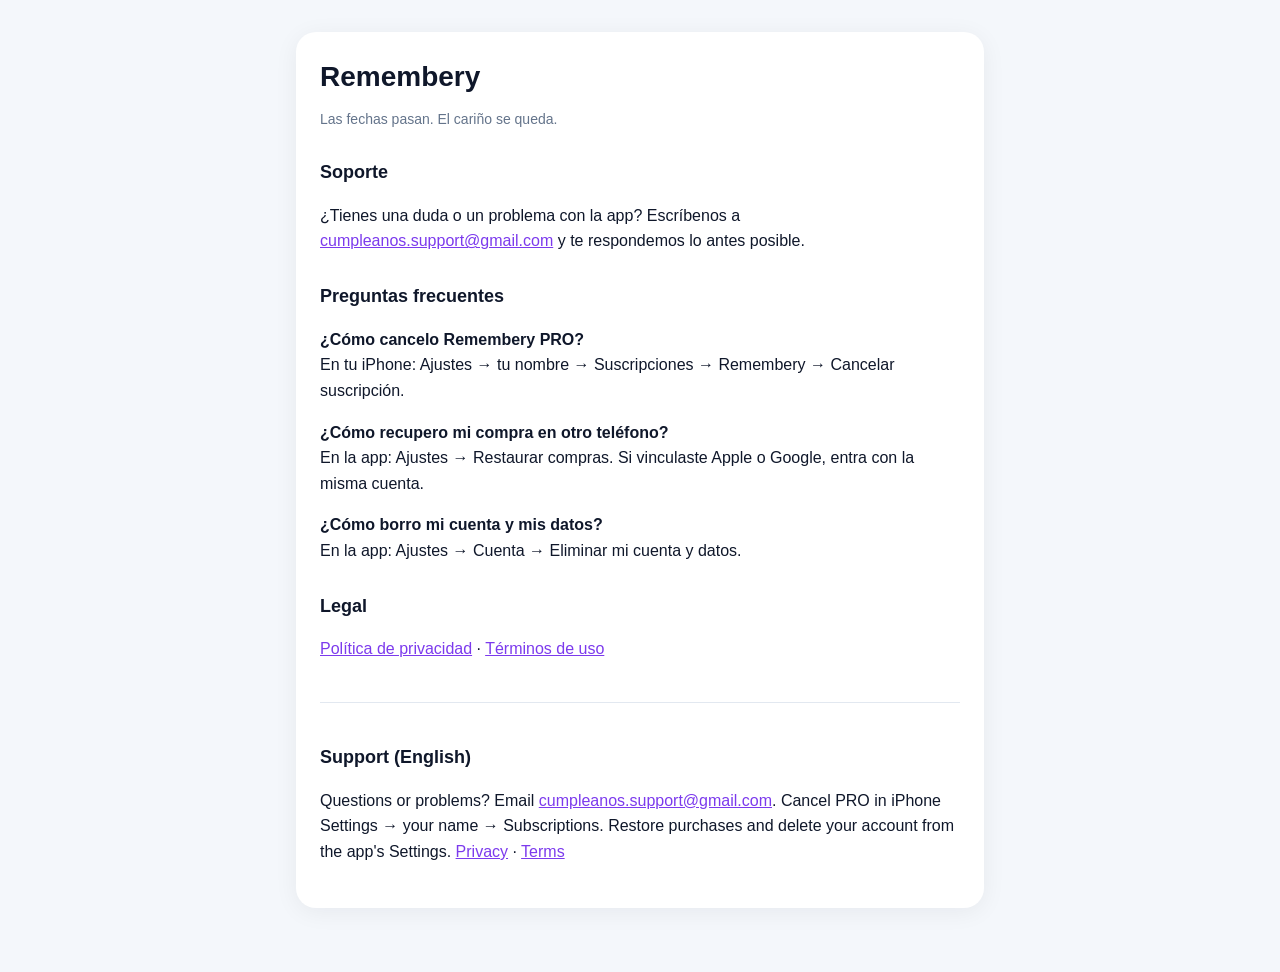
==== index.html @ 754dcfab "Remembery: soporte, política de privacidad y términos de uso Co-Authored-By: Claude Opus 5.5 <norepl" ====
<!doctype html>
<html lang="es">
<head>
<meta charset="utf-8">
<meta name="viewport" content="width=device-width, initial-scale=1">
<title>Remembery · Soporte</title>
<link rel="stylesheet" href="style.css">
</head>
<body>
<main>
<div class="card">
<h1>Remembery</h1>
<p class="muted">Las fechas pasan. El cariño se queda.</p>

<h2>Soporte</h2>
<p>¿Tienes una duda o un problema con la app? Escríbenos a <a href="mailto:cumpleanos.support@gmail.com">cumpleanos.support@gmail.com</a> y te respondemos lo antes posible.</p>

<h2>Preguntas frecuentes</h2>
<p><strong>¿Cómo cancelo Remembery PRO?</strong><br>En tu iPhone: Ajustes → tu nombre → Suscripciones → Remembery → Cancelar suscripción.</p>
<p><strong>¿Cómo recupero mi compra en otro teléfono?</strong><br>En la app: Ajustes → Restaurar compras. Si vinculaste Apple o Google, entra con la misma cuenta.</p>
<p><strong>¿Cómo borro mi cuenta y mis datos?</strong><br>En la app: Ajustes → Cuenta → Eliminar mi cuenta y datos.</p>

<h2>Legal</h2>
<p><a href="privacidad.html">Política de privacidad</a> · <a href="terminos.html">Términos de uso</a></p>

<hr>
<h2>Support (English)</h2>
<p>Questions or problems? Email <a href="mailto:cumpleanos.support@gmail.com">cumpleanos.support@gmail.com</a>. Cancel PRO in iPhone Settings → your name → Subscriptions. Restore purchases and delete your account from the app's Settings. <a href="privacidad.html#en">Privacy</a> · <a href="terminos.html#en">Terms</a></p>
</div>
</main>
</body>
</html>
---- style.css ----
:root{--bg:#F4F7FB;--card:#fff;--ink:#0F172A;--muted:#64748B;--brand:#7C3AED;--line:#E2E8F0}
@media (prefers-color-scheme:dark){:root{--bg:#0B1020;--card:#121A2E;--ink:#E2E8F0;--muted:#94A3B8;--brand:#A78BFA;--line:#1E293B}}
*{box-sizing:border-box}body{margin:0;background:var(--bg);color:var(--ink);font:16px/1.6 -apple-system,BlinkMacSystemFont,"Segoe UI",Roboto,sans-serif}
main{max-width:720px;margin:0 auto;padding:32px 16px 64px}
.card{background:var(--card);border-radius:20px;padding:28px 24px;box-shadow:0 4px 24px rgba(15,23,42,.06)}
h1{font-size:28px;line-height:1.2;margin:0 0 4px}h2{font-size:18px;margin:28px 0 8px}
p,li{color:var(--ink)}.muted{color:var(--muted);font-size:14px}a{color:var(--brand)}
ul{padding-left:20px}nav{margin-bottom:16px;font-size:14px}nav a{margin-right:12px}
hr{border:0;border-top:1px solid var(--line);margin:40px 0}
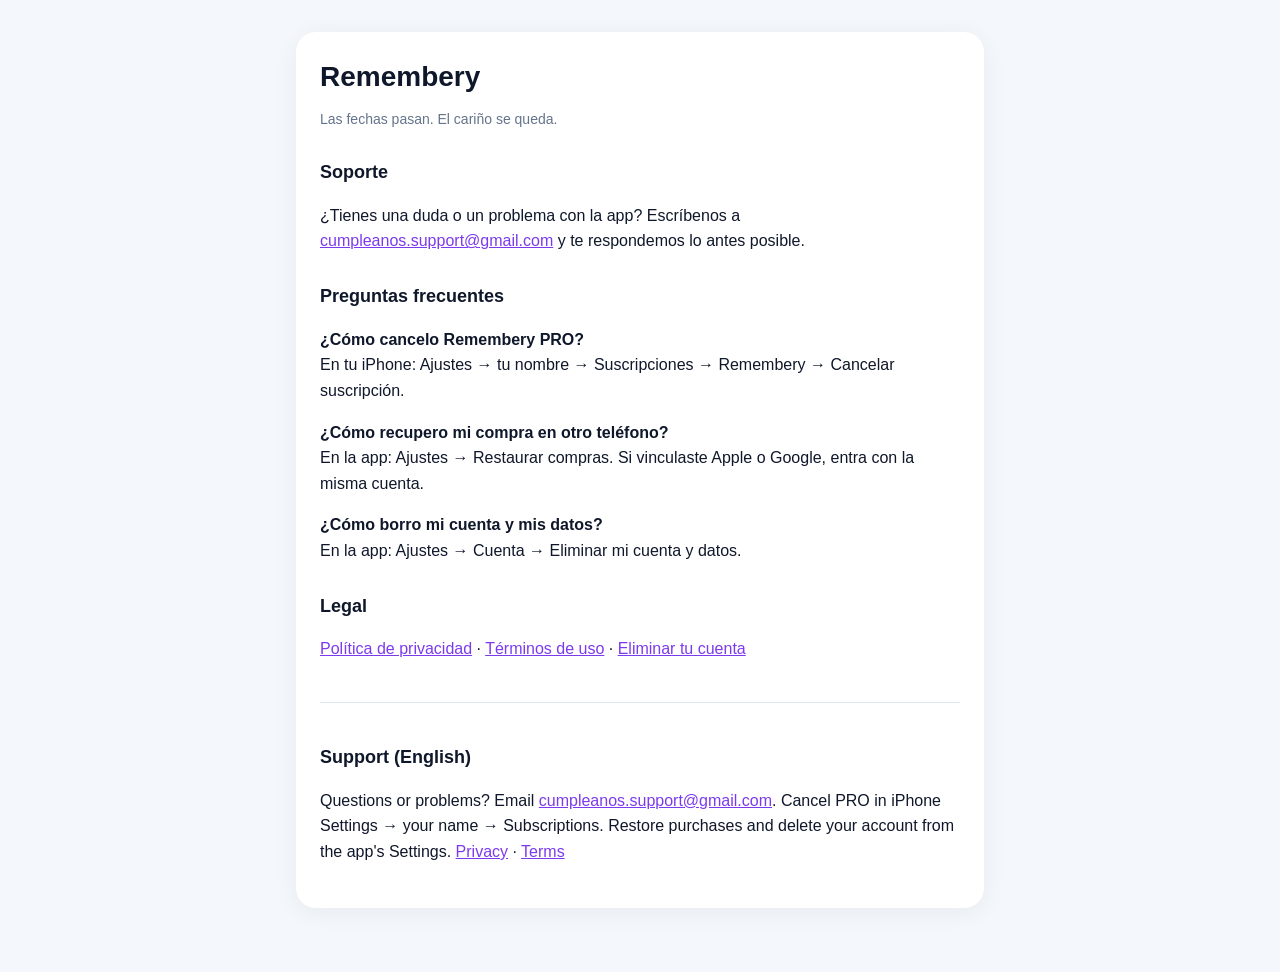
==== commit 135312ad: "Página para eliminar la cuenta (requisito de Google Play) Co-Authored-By: Claude Opus 5.5 <noreply@a" ====
--- a/index.html
+++ b/index.html
@@ -21,7 +21,7 @@
 <p><strong>¿Cómo borro mi cuenta y mis datos?</strong><br>En la app: Ajustes → Cuenta → Eliminar mi cuenta y datos.</p>
 
 <h2>Legal</h2>
-<p><a href="privacidad.html">Política de privacidad</a> · <a href="terminos.html">Términos de uso</a></p>
+<p><a href="privacidad.html">Política de privacidad</a> · <a href="terminos.html">Términos de uso</a> · <a href="eliminar-cuenta.html">Eliminar tu cuenta</a></p>
 
 <hr>
 <h2>Support (English)</h2>
